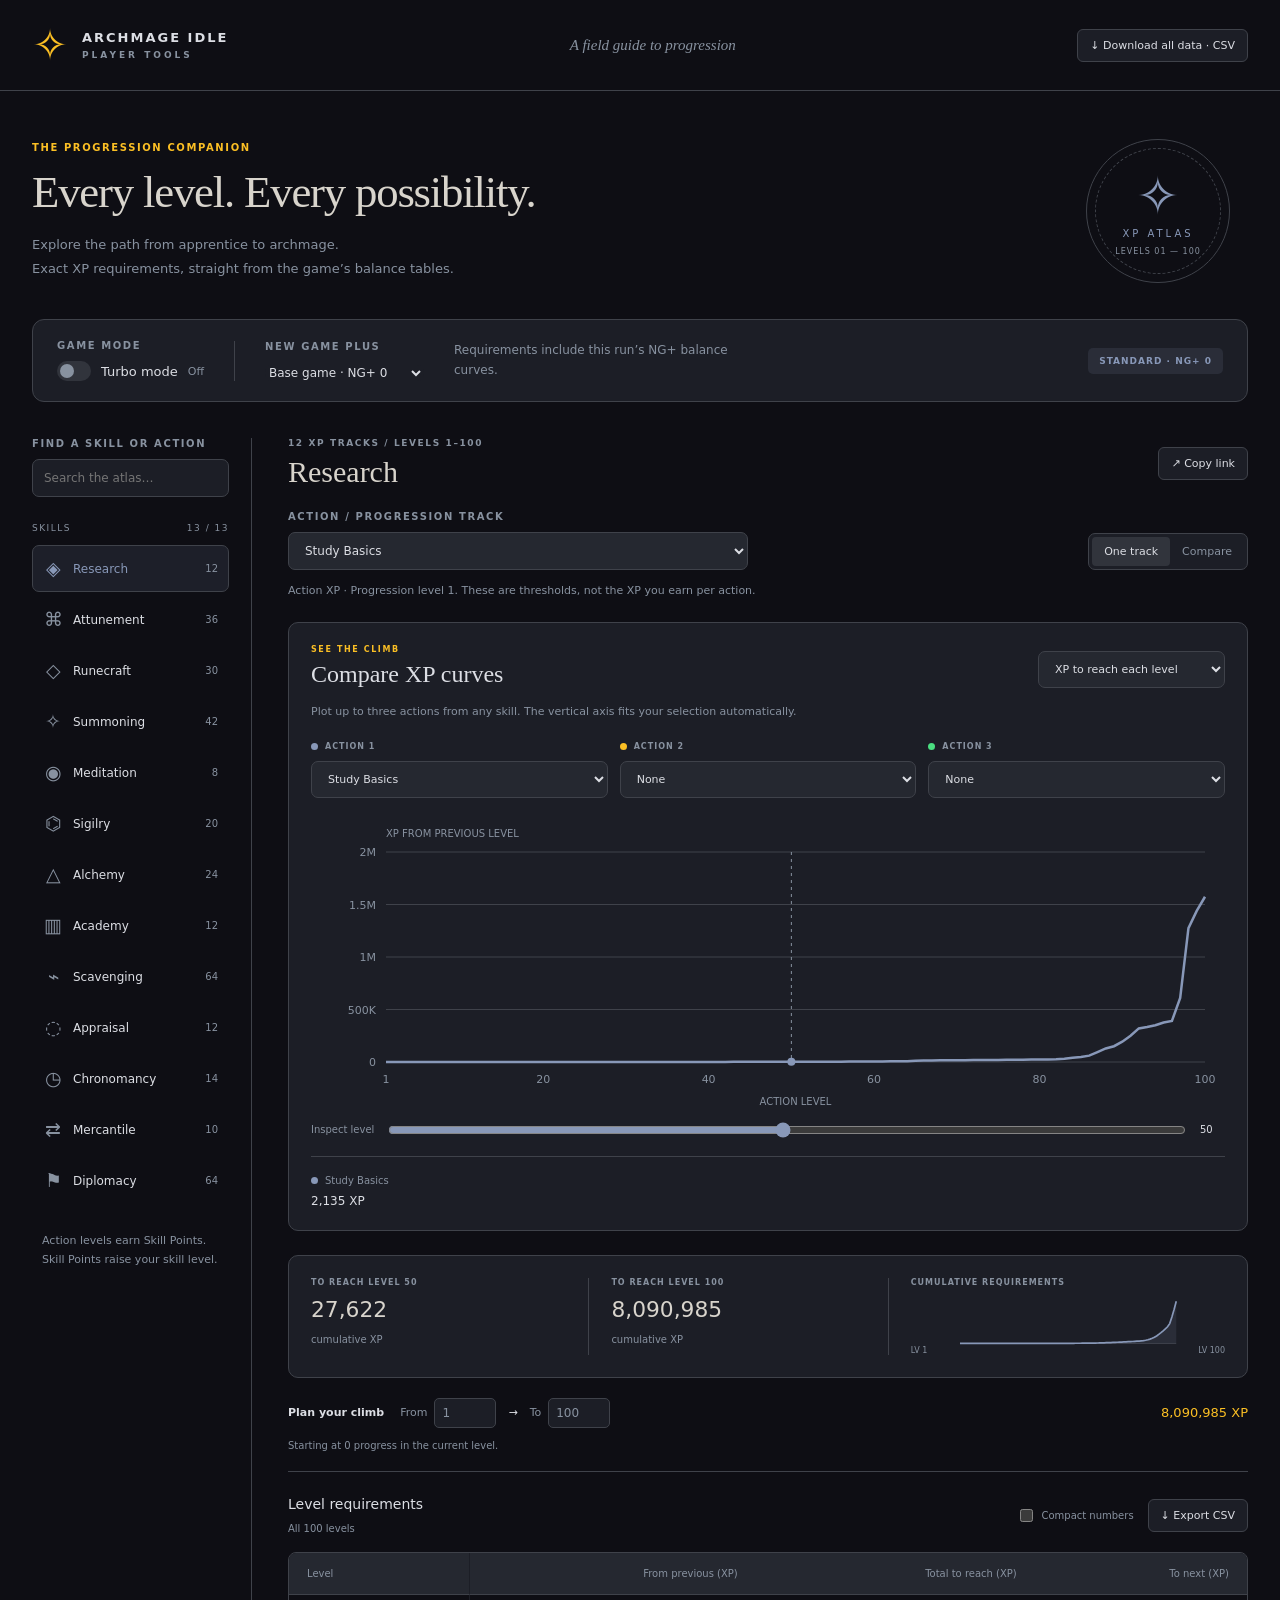
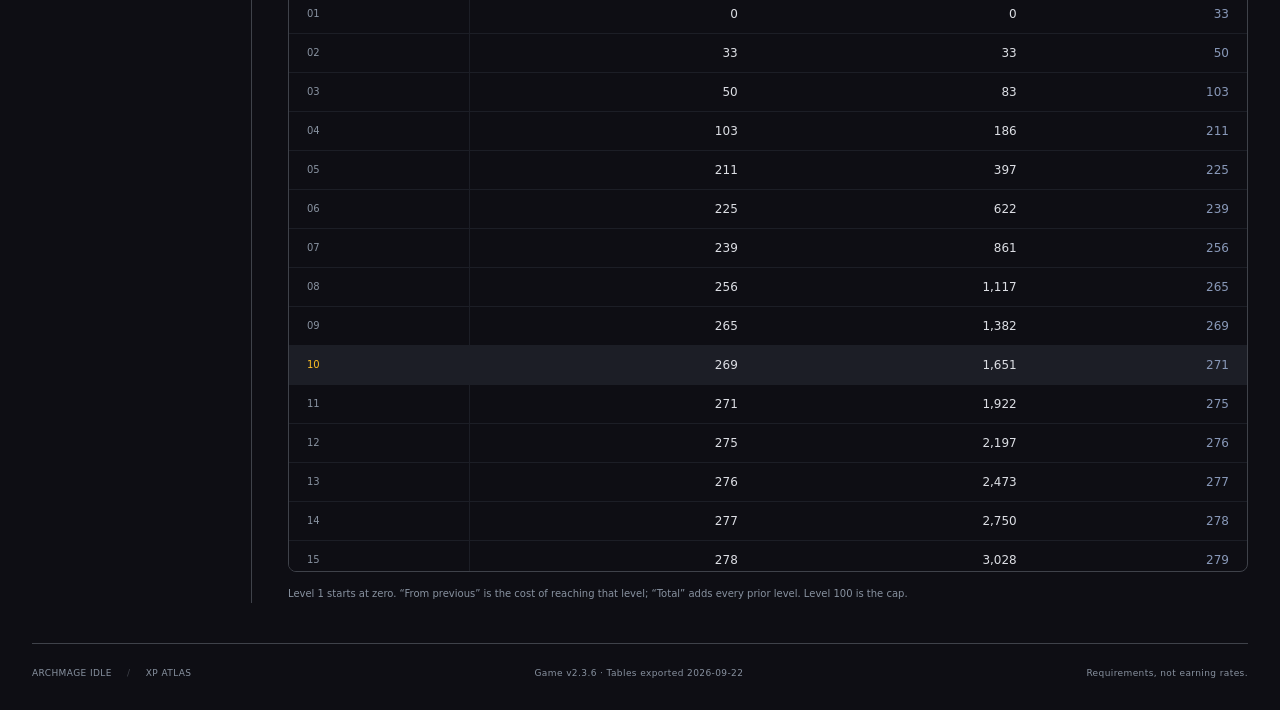
==== archmageidleviewer/index.html @ 76b0ce7c "Add unlinked Archmage Idle XP viewer with curve comparison and CSV export" ====
<!doctype html>
<html lang="en">
<head>
  <meta charset="UTF-8">
  <meta name="viewport" content="width=device-width, initial-scale=1">
  <meta name="description" content="Explore Archmage Idle XP and Skill Point requirements for levels 1–100. Compare actions in Standard or Turbo mode and New Game Plus 0–6.">
  <title>XP Atlas · Archmage Idle</title>
  <link rel="stylesheet" href="./theme.css">
  <script type="module" crossorigin src="./assets/index-CcstDyIO.js"></script>
  <link rel="stylesheet" crossorigin href="./assets/index-qvop9Dak.css">
</head>
<body>
  <header class="masthead"><a class="brand" href="./"><span class="brand-mark" aria-hidden="true">✧</span><span>ARCHMAGE IDLE<small>PLAYER TOOLS</small></span></a><span class="header-note">A field guide to progression</span><button id="download-all" class="quiet">↓ Download all data · CSV</button></header>
  <div class="page">
    <section class="intro"><div><p class="eyebrow">THE PROGRESSION COMPANION</p><h1>Every level.<br class="mobile-break"> Every possibility.</h1><p>Explore the path from apprentice to archmage.<br>Exact XP requirements, straight from the game’s balance tables.</p></div><div class="atlas-stamp" aria-hidden="true">✧<span>XP ATLAS</span><small>LEVELS 01 — 100</small></div></section>
    <section class="settings" aria-label="Game settings"><div><span class="control-label">GAME MODE</span><label class="switch-label"><input id="turbo" type="checkbox" role="switch"><span class="switch" aria-hidden="true"></span><strong>Turbo mode</strong><span id="mode-label">Off</span></label></div><div><label class="control-label" for="ng-plus">NEW GAME PLUS</label><select id="ng-plus"><option value="0">Base game · NG+ 0</option><option value="1">New Game Plus 1</option><option value="2">New Game Plus 2</option><option value="3">New Game Plus 3</option><option value="4">New Game Plus 4</option><option value="5">New Game Plus 5</option><option value="6">New Game Plus 6</option></select></div><p id="scenario-note">Browse requirements for your next run.</p><span class="scenario-badge" id="scenario-badge">STANDARD / NG+ 0</span></section>
    <div id="loading" role="status">Opening the atlas…</div>
    <div class="workspace" id="workspace" hidden>
      <aside><label for="search" class="control-label">FIND A SKILL OR ACTION</label><input id="search" type="search" placeholder="Search the atlas…"><div class="sidebar-title"><span>SKILLS</span><span id="skill-count"></span></div><nav id="skills" aria-label="Skills"></nav><p class="sidebar-note">Action levels earn Skill Points.<br>Skill Points raise your skill level.</p></aside>
      <main id="main">
        <div class="section-heading"><div><p class="eyebrow" id="skill-caption"></p><h2 id="skill-title"></h2></div><button id="share" class="quiet">↗ Copy link</button></div>
        <div class="track-controls"><div><label class="control-label" for="track">ACTION / PROGRESSION TRACK</label><select id="track"></select></div><div class="segmented" role="group" aria-label="Table view"><button id="detail-view" aria-pressed="true">One track</button><button id="compare-view" aria-pressed="false">Compare</button></div></div>
        <p id="track-note" class="track-note"></p>
        <section class="xp-chart" aria-labelledby="chart-heading">
          <div class="chart-heading"><div><p class="eyebrow">SEE THE CLIMB</p><h3 id="chart-heading">Compare XP curves</h3></div><label><span class="sr-only">Chart metric</span><select id="chart-metric"><option value="previous">XP to reach each level</option><option value="total">Cumulative XP</option></select></label></div>
          <p class="chart-description">Plot up to three actions from any skill. The vertical axis fits your selection automatically.</p>
          <div class="chart-selectors"><label><span class="control-label"><i class="series-dot series-0"></i>ACTION 1</span><select id="chart-action-0" aria-label="Chart action 1"></select></label><label><span class="control-label"><i class="series-dot series-1"></i>ACTION 2</span><select id="chart-action-1" aria-label="Chart action 2"></select></label><label><span class="control-label"><i class="series-dot series-2"></i>ACTION 3</span><select id="chart-action-2" aria-label="Chart action 3"></select></label></div>
          <div class="chart-plot"><svg id="xp-chart-svg" viewBox="0 0 800 290" role="img" aria-label="XP requirements by action level"></svg></div>
          <div class="chart-inspector"><label for="chart-level">Inspect level</label><input id="chart-level" type="range" min="1" max="100" value="50"><output id="chart-level-label" for="chart-level">50</output></div>
          <div id="chart-values" class="chart-values" aria-live="polite"></div>
        </section>
        <div id="track-content">
          <section class="summary" aria-label="Progression summary"><div><span class="control-label">TO REACH LEVEL 50</span><strong id="total-50"></strong><small id="unit-50"></small></div><div><span class="control-label">TO REACH LEVEL 100</span><strong id="total-100"></strong><small id="unit-100"></small></div><div class="curve-card"><span class="control-label">CUMULATIVE REQUIREMENTS</span><svg id="curve" viewBox="0 0 260 58" role="img" aria-label="Cumulative requirements from level 1 to 100"></svg><div class="curve-labels"><span>LV 1</span><span>LV 100</span></div></div></section>
          <section class="planner" aria-label="Level range calculator"><span>Plan your climb</span><label>From <input id="from-level" type="number" min="1" max="100" value="1"></label><span aria-hidden="true">→</span><label>To <input id="to-level" type="number" min="1" max="100" value="100"></label><strong id="range-total" aria-live="polite"></strong><small>Starting at 0 progress in the current level.</small></section>
          <div class="table-toolbar"><div><h3 id="table-title">Level requirements</h3><span id="row-label">All 100 levels</span></div><label id="metric-control" hidden><span class="sr-only">Comparison metric</span><select id="metric"><option value="total">Total to reach level</option><option value="previous">From previous level</option><option value="next">To next level</option></select></label><label class="compact-option"><input id="compact" type="checkbox"> Compact numbers</label><button id="export" class="quiet">↓ Export CSV</button></div>
          <div class="table-scroll" tabindex="0" role="region" aria-label="XP requirements table"><table><caption class="sr-only" id="table-caption"></caption><thead id="table-head"></thead><tbody id="table-body"></tbody></table></div>
          <p class="table-footnote">Level 1 starts at zero. “From previous” is the cost of reaching that level; “Total” adds every prior level. Level 100 is the cap.</p>
        </div>
        <section id="no-xp" class="empty-state" hidden><span aria-hidden="true">✧</span><h3>No separate XP track</h3><p>This action does not earn its own action XP. Use the skill’s other tracks to explore its progression.</p></section>
      </main>
    </div>
    <footer><span>ARCHMAGE IDLE <span class="footer-divider">/</span> XP ATLAS</span><span id="version"></span><span>Requirements, not earning rates.</span></footer>
  </div>
  <div id="toast" role="status" hidden></div>
</body>
</html>
---- archmageidleviewer/theme.css ----
:root{--page:#0e0e14;--surface:#1c1e26;--raised:#252830;--hover:#31343c;--line:#3f424a;--text:#dcdee4;--muted:#8892a0;--heading:#d8d4cc;--accent:#8898b8;--accentSoft:#8898b820;--gold:#fbbf24;--green:#4ade80}
---- archmageidleviewer/assets/index-qvop9Dak.css ----
*{box-sizing:border-box}[hidden]{display:none!important}:root{font-family:Inter,ui-sans-serif,system-ui,-apple-system,BlinkMacSystemFont,Segoe UI,sans-serif;color:var(--text);background:var(--page);font-synthesis:none;color-scheme:dark}body{margin:0}a{color:inherit;text-decoration:none}button,input,select{font:inherit;color:inherit}button,a,input,select{touch-action:manipulation}button,select{cursor:pointer}button:focus-visible,a:focus-visible,input:focus-visible,select:focus-visible,.table-scroll:focus-visible{outline:2px solid var(--gold);outline-offset:4px}button{border:0}.masthead{height:91px;border-bottom:1px solid var(--line);padding:0 max(32px,calc((100vw - 1376px)/2));display:flex;align-items:center;justify-content:space-between;gap:24px}.brand{display:flex;align-items:center;gap:12px;font-weight:700;letter-spacing:2px;font-size:13px}.brand small{display:block;font-size:9px;color:var(--muted);letter-spacing:3px;margin-top:5px}.brand-mark{font-family:Georgia,serif;font-size:43px;color:var(--gold)}.header-note{font-family:Georgia,serif;font-style:italic;color:var(--muted);font-size:15px}.masthead>a:last-child{font-size:12px}.masthead>a:last-child span{font-size:9px;color:var(--muted);border:1px solid var(--line);padding:3px 5px;border-radius:4px;margin-left:8px}.page{max-width:1376px;padding:0 32px;margin:auto}.intro{display:flex;justify-content:space-between;align-items:center;padding:48px 0 36px}.eyebrow,.control-label{font-size:10px;font-weight:650;letter-spacing:1.6px;color:var(--muted)}.eyebrow{color:var(--gold);margin:0 0 14px}.intro h1{font:400 clamp(30px,3.5vw,46px)/1.15 Georgia,serif;letter-spacing:-1.2px;margin:0 0 15px;color:var(--heading)}.intro p:not(.eyebrow){color:var(--muted);font-size:13px;line-height:1.8;margin:0}.mobile-break{display:none}.atlas-stamp{width:144px;height:144px;border:1px solid var(--line);border-radius:50%;display:flex;flex-direction:column;align-items:center;justify-content:center;font:52px Georgia,serif;color:var(--accent);position:relative;margin-right:18px}.atlas-stamp:before{content:"";position:absolute;top:8px;right:8px;bottom:8px;left:8px;border:1px dashed var(--line);border-radius:50%}.atlas-stamp span{font:10px system-ui;letter-spacing:3px;margin-top:2px}.atlas-stamp small{font:8px system-ui;letter-spacing:1px;color:var(--muted);margin-top:8px}.settings{background:var(--surface);border:1px solid var(--line);border-radius:12px;display:flex;align-items:center;gap:30px;padding:20px 24px}.control-label{display:block;margin-bottom:10px}.settings>div+div{padding-left:30px;border-left:1px solid var(--line)}.switch-label{position:relative;display:flex;align-items:center;gap:10px;font-size:13px;cursor:pointer}.switch-label strong{font-weight:500}.switch-label>input{position:absolute;z-index:1;cursor:pointer;margin:0;opacity:0;width:38px;height:22px}.switch{width:34px;height:20px;background:var(--hover);border-radius:20px;padding:3px;display:inline-flex;align-items:center;transition:background .15s}.switch:before{content:"";width:14px;height:14px;border-radius:50%;background:var(--muted);transition:transform .15s}.switch-label input:checked+.switch{background:var(--accent)}.switch-label input:checked+.switch:before{background:var(--page);transform:translate(14px)}.switch-label input:focus-visible+.switch{outline:2px solid var(--gold);outline-offset:4px}#mode-label{font-size:11px;color:var(--muted)}select{background:var(--raised);border:1px solid var(--line);border-radius:7px;padding:10px 30px 10px 12px;font-size:12px;max-width:100%}.settings select{padding:0 20px 0 0;border:0;background:var(--surface)}#scenario-note{font-size:12px;line-height:1.65;color:var(--muted);max-width:310px;margin:0}.scenario-badge{margin-left:auto;white-space:nowrap;color:var(--accent);background:var(--accentSoft);padding:8px 11px;border-radius:5px;font-size:9px;letter-spacing:1px;font-weight:700}.workspace{display:grid;grid-template-columns:220px minmax(0,1fr);gap:36px;margin-top:36px}aside{padding-right:22px;border-right:1px solid var(--line)}input[type=search]{width:100%;padding:11px;background:var(--surface);border:1px solid var(--line);border-radius:7px;font-size:12px}.sidebar-title{display:flex;justify-content:space-between;color:var(--muted);font-size:9px;letter-spacing:1.5px;margin:26px 0 12px}nav{display:flex;flex-direction:column;gap:4px}.skill-button{background:transparent;border:1px solid transparent;display:flex;align-items:center;text-align:left;gap:10px;padding:11px 10px;border-radius:7px;font-size:12px;width:100%;min-height:42px}.skill-button .skill-glyph{color:var(--muted);width:20px;font:19px Georgia,serif;text-align:center}.skill-button span:last-child{margin-left:auto;font-size:10px;color:var(--muted)}.skill-button:hover{background:var(--surface)}.skill-button[aria-current=true]{background:var(--accentSoft);border-color:var(--line);color:var(--accent)}.skill-button[aria-current=true] .skill-glyph{color:var(--accent)}.sidebar-note{font-size:11px;line-height:1.7;color:var(--muted);margin:28px 10px}.section-heading{display:flex;align-items:center;justify-content:space-between;margin-bottom:22px}.section-heading .eyebrow{font-size:9px;color:var(--muted);margin-bottom:7px}h2{font:400 30px Georgia,serif;margin:0;color:var(--heading)}.quiet{background:var(--surface);border:1px solid var(--line);border-radius:6px;padding:9px 12px;font-size:11px;white-space:nowrap}.quiet:hover{background:var(--hover)}.track-controls{display:flex;align-items:flex-end;justify-content:space-between;gap:16px}.track-controls>div:first-child{min-width:0;flex:1;max-width:460px}#track{width:100%}.segmented{display:flex;flex-shrink:0;border:1px solid var(--line);padding:3px;border-radius:7px;background:var(--surface)}.segmented button{padding:8px 12px;font-size:11px;background:transparent;color:var(--muted);border-radius:4px}.segmented button[aria-pressed=true]{background:var(--hover);color:var(--text)}.track-note{font-size:11px;color:var(--muted);line-height:1.7;min-height:20px;margin:12px 0 20px}.summary{display:grid;grid-template-columns:1fr 1fr 1.2fr;border:1px solid var(--line);border-radius:10px;background:var(--surface);padding:22px 0}.summary>div{padding:0 22px;min-width:0}.summary>div+div{border-left:1px solid var(--line)}.summary strong{font-variant-numeric:tabular-nums;display:block;font-size:clamp(16px,1.7vw,25px);font-weight:500;color:var(--heading);margin:8px 0 6px;overflow-wrap:anywhere}.summary small{color:var(--muted);font-size:10px}.summary .control-label{font-size:8px;letter-spacing:1px}.curve-card svg{display:block;width:100%;height:49px}.curve-labels{display:flex;justify-content:space-between;color:var(--muted);font-size:8px}.planner{display:flex;flex-wrap:wrap;align-items:center;gap:12px;padding:20px 0;border-bottom:1px solid var(--line);font-size:11px}.planner>span:first-child{font-weight:600;margin-right:4px}.planner label{display:flex;align-items:center;gap:7px;color:var(--muted)}input[type=number]{width:62px;background:var(--surface);border:1px solid var(--line);border-radius:5px;padding:7px;font-size:12px}.planner strong{margin-left:auto;font-size:13px;color:var(--gold);font-weight:500}.planner small{flex-basis:100%;color:var(--muted);font-size:10px}.table-toolbar{display:flex;align-items:center;gap:14px;padding:24px 0 16px}.table-toolbar>div:first-child{margin-right:auto}h3{font-weight:500;font-size:14px;margin:0 0 5px}#row-label{font-size:10px;color:var(--muted)}.compact-option{display:flex;align-items:center;gap:5px;font-size:10px;color:var(--muted)}input[type=checkbox]{accent-color:var(--accent)}#metric{font-size:10px;max-width:155px}.table-scroll{max-height:620px;overflow:auto;border:1px solid var(--line);border-radius:8px;scrollbar-color:var(--hover) var(--surface)}table{width:100%;border-collapse:separate;border-spacing:0;font-size:12px;font-variant-numeric:tabular-nums;text-align:right;white-space:nowrap}th{position:sticky;top:0;z-index:2;background:var(--raised);color:var(--muted);font-size:10px;font-weight:500;padding:15px 18px;border-bottom:1px solid var(--line)}td{padding:12px 18px;border-bottom:1px solid var(--surface)}th:first-child,td:first-child{text-align:left;position:sticky;left:0;background:var(--page);border-right:1px solid var(--surface)}th:first-child{background:var(--raised);z-index:3}td:first-child{color:var(--muted);font-size:10px}td:last-child{color:var(--accent)}tr.milestone td{background:var(--surface)}tr.milestone td:first-child{color:var(--gold)}tbody tr:hover td{background:var(--raised)}.level-badge{font-size:8px;color:var(--gold);margin-left:9px}.table-footnote{font-size:10px;line-height:1.8;color:var(--muted);margin:13px 0 0}.empty-state{text-align:center;padding:70px 20px;border:1px solid var(--line);border-radius:10px;color:var(--muted)}.empty-state>span{font-size:42px;color:var(--accent)}.empty-state h3{color:var(--heading);margin-top:15px}.empty-state p{font-size:12px;line-height:1.7;max-width:380px;margin:12px auto}footer{border-top:1px solid var(--line);margin-top:40px;padding:24px 0 32px;display:flex;gap:20px;justify-content:space-between;font-size:9px;color:var(--muted);letter-spacing:.4px}.footer-divider{padding:0 12px;color:var(--line)}#loading{padding:60px;color:var(--muted);text-align:center}#toast{position:fixed;bottom:24px;left:50%;transform:translate(-50%);background:var(--raised);border:1px solid var(--line);padding:14px 22px;border-radius:8px;font-size:12px;z-index:5}.sr-only{position:absolute;width:1px;height:1px;padding:0;margin:-1px;overflow:hidden;clip:rect(0,0,0,0);white-space:nowrap;border:0}@media(min-width:1600px){.page{max-width:1450px}}@media(max-width:1050px){.settings{gap:20px}#scenario-note{display:none}.workspace{grid-template-columns:190px minmax(0,1fr);gap:22px}.summary>div{padding:0 15px}.table-toolbar{flex-wrap:wrap}.table-toolbar>div:first-child{flex:1}.summary strong{font-size:18px}.curve-card{display:none}.summary{grid-template-columns:1fr 1fr}}@media(max-width:720px){.masthead{height:74px;padding:0 20px}.header-note{display:none}.page{padding:0 18px}.intro{padding:32px 0 26px}.intro h1{font-size:33px}.intro p:not(.eyebrow){font-size:12px}.atlas-stamp{display:none}.eyebrow{font-size:8px}.settings{padding:17px;flex-wrap:wrap;gap:18px}.settings>div+div{padding-left:18px}.settings .control-label{font-size:8px}.scenario-badge{width:100%;text-align:center;margin:0}.workspace{display:block;margin-top:26px}aside{padding:0 0 20px;border-right:0;border-bottom:1px solid var(--line);margin-bottom:24px}.sidebar-title{margin-top:17px}nav{flex-direction:row;overflow-x:auto;padding-bottom:5px}.skill-button{width:auto;flex-shrink:0;font-size:11px}.skill-button .skill-glyph,.sidebar-note{display:none}.section-heading{margin-bottom:20px}h2{font-size:28px}.track-controls{flex-wrap:wrap}.track-controls>div:first-child{flex-basis:100%;max-width:none}.segmented{margin-left:auto}.summary{padding:18px 0}.summary strong{font-size:18px}.summary .control-label{font-size:8px;letter-spacing:.5px}.planner{gap:8px}.planner>span:first-child{width:100%;margin-bottom:4px}.planner strong{font-size:12px}.table-toolbar{gap:10px}.table-toolbar>div:first-child{min-width:150px}.compact-option{margin-left:auto}th,td{padding:12px;font-size:11px}th{font-size:9px}.level-badge{display:none}footer{flex-direction:column;gap:10px;margin-top:28px}.table-scroll{max-height:550px}.mobile-break{display:block}}@media(prefers-reduced-motion:reduce){*{transition:none!important;scroll-behavior:auto!important}}.xp-chart{margin:20px 0 24px;padding:22px;border:1px solid var(--line);border-radius:10px;background:var(--surface)}.chart-heading{display:flex;justify-content:space-between;align-items:center;gap:15px}.chart-heading .eyebrow{font-size:8px;margin-bottom:7px}.chart-heading h3{font:24px Georgia,serif}.chart-heading select{font-size:11px}.chart-description{font-size:11px;line-height:1.7;color:var(--muted);margin:10px 0 20px}.chart-selectors{display:grid;grid-template-columns:repeat(3,minmax(0,1fr));gap:12px}.chart-selectors select{width:100%;font-size:11px}.chart-selectors .control-label{font-size:8px;letter-spacing:1px}.series-dot{display:inline-block;width:7px;height:7px;vertical-align:middle;border-radius:50%;margin-right:7px}.series-0{background:var(--accent)}.series-1{background:var(--gold)}.series-2{background:var(--green)}.chart-plot{margin-top:24px}#xp-chart-svg{display:block;width:100%;height:auto;touch-action:pan-y}.chart-inspector{display:flex;align-items:center;gap:12px;margin-top:8px;font-size:10px;color:var(--muted)}.chart-inspector input{flex:1;min-width:0;accent-color:var(--accent)}.chart-inspector output{min-width:25px;color:var(--text);font-variant-numeric:tabular-nums}.chart-values{display:grid;grid-template-columns:repeat(3,minmax(0,1fr));gap:12px;margin-top:16px;padding-top:16px;border-top:1px solid var(--line)}.chart-values span{font-size:10px;color:var(--muted);display:block;line-height:1.6}.chart-values strong{display:block;font-size:12px;font-weight:500;margin-top:5px;overflow-wrap:anywhere}#download-all:disabled{cursor:progress;color:var(--muted)}@media(max-width:720px){.xp-chart{padding:16px}.chart-heading{align-items:flex-start;flex-direction:column;gap:8px}.chart-selectors{grid-template-columns:1fr;gap:12px}.chart-selectors label{display:flex;align-items:center;gap:8px}.chart-selectors .control-label{margin:0;min-width:65px}.chart-plot{margin-left:-13px;margin-right:-4px}.chart-values{grid-template-columns:1fr}.chart-values>div{display:flex;align-items:center;justify-content:space-between;gap:10px}.chart-values strong{margin:0;white-space:nowrap}.masthead #download-all{font-size:9px;padding:9px}.brand{font-size:10px;letter-spacing:1px}.brand small{font-size:8px}}
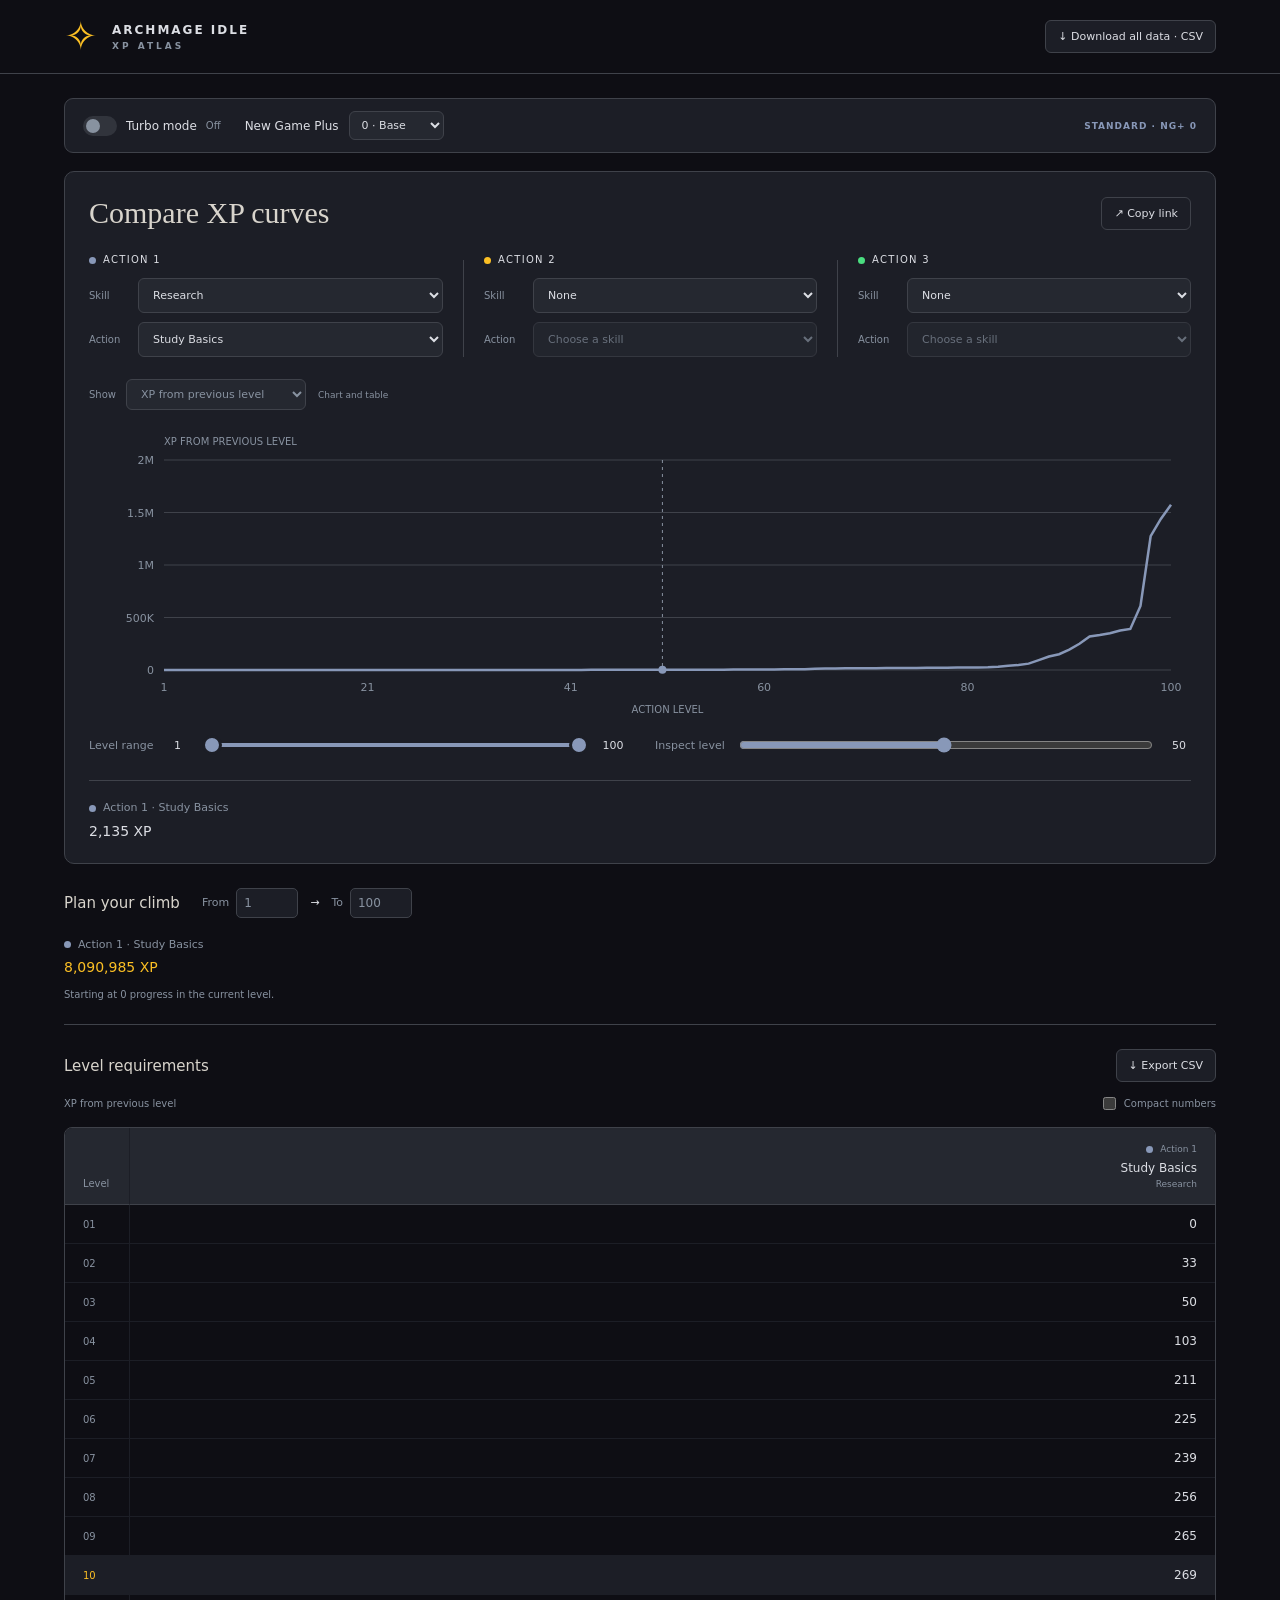
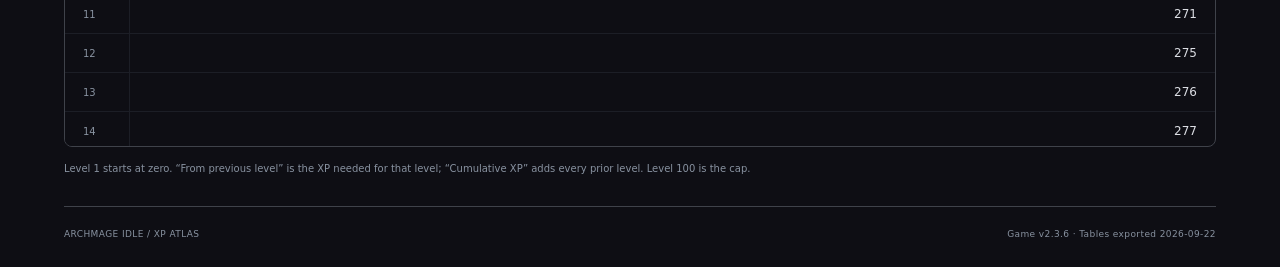
==== commit 85ef2b1e: "Focus XP viewer on three-action curves with level range controls" ====
--- a/archmageidleviewer/index.html
+++ b/archmageidleviewer/index.html
@@ -3,43 +3,53 @@
 <head>
   <meta charset="UTF-8">
   <meta name="viewport" content="width=device-width, initial-scale=1">
-  <meta name="description" content="Explore Archmage Idle XP and Skill Point requirements for levels 1–100. Compare actions in Standard or Turbo mode and New Game Plus 0–6.">
+  <meta name="description" content="Compare Archmage Idle XP curves for levels 1–100, Standard and Turbo modes, and New Game Plus 0–6.">
   <title>XP Atlas · Archmage Idle</title>
   <link rel="stylesheet" href="./theme.css">
-  <script type="module" crossorigin src="./assets/index-CcstDyIO.js"></script>
-  <link rel="stylesheet" crossorigin href="./assets/index-qvop9Dak.css">
+  <script type="module" crossorigin src="./assets/index-CShe_1Y4.js"></script>
+  <link rel="stylesheet" crossorigin href="./assets/index-D3Yxhnn-.css">
 </head>
 <body>
-  <header class="masthead"><a class="brand" href="./"><span class="brand-mark" aria-hidden="true">✧</span><span>ARCHMAGE IDLE<small>PLAYER TOOLS</small></span></a><span class="header-note">A field guide to progression</span><button id="download-all" class="quiet">↓ Download all data · CSV</button></header>
+  <header class="masthead">
+    <a class="brand" href="./"><span class="brand-mark" aria-hidden="true">✧</span><span>ARCHMAGE IDLE<small>XP ATLAS</small></span></a>
+    <button id="download-all" class="quiet" disabled>↓ Download all data · CSV</button>
+  </header>
   <div class="page">
-    <section class="intro"><div><p class="eyebrow">THE PROGRESSION COMPANION</p><h1>Every level.<br class="mobile-break"> Every possibility.</h1><p>Explore the path from apprentice to archmage.<br>Exact XP requirements, straight from the game’s balance tables.</p></div><div class="atlas-stamp" aria-hidden="true">✧<span>XP ATLAS</span><small>LEVELS 01 — 100</small></div></section>
-    <section class="settings" aria-label="Game settings"><div><span class="control-label">GAME MODE</span><label class="switch-label"><input id="turbo" type="checkbox" role="switch"><span class="switch" aria-hidden="true"></span><strong>Turbo mode</strong><span id="mode-label">Off</span></label></div><div><label class="control-label" for="ng-plus">NEW GAME PLUS</label><select id="ng-plus"><option value="0">Base game · NG+ 0</option><option value="1">New Game Plus 1</option><option value="2">New Game Plus 2</option><option value="3">New Game Plus 3</option><option value="4">New Game Plus 4</option><option value="5">New Game Plus 5</option><option value="6">New Game Plus 6</option></select></div><p id="scenario-note">Browse requirements for your next run.</p><span class="scenario-badge" id="scenario-badge">STANDARD / NG+ 0</span></section>
+    <section class="settings" aria-label="Game settings">
+      <label class="switch-label"><input id="turbo" type="checkbox" role="switch"><span class="switch" aria-hidden="true"></span><strong>Turbo mode</strong><span id="mode-label">Off</span></label>
+      <label class="ng-label" for="ng-plus">New Game Plus <select id="ng-plus"><option value="0">0 · Base</option><option value="1">NG+ 1</option><option value="2">NG+ 2</option><option value="3">NG+ 3</option><option value="4">NG+ 4</option><option value="5">NG+ 5</option><option value="6">NG+ 6</option></select></label>
+      <span class="scenario-badge" id="scenario-badge">STANDARD · NG+ 0</span>
+    </section>
     <div id="loading" role="status">Opening the atlas…</div>
-    <div class="workspace" id="workspace" hidden>
-      <aside><label for="search" class="control-label">FIND A SKILL OR ACTION</label><input id="search" type="search" placeholder="Search the atlas…"><div class="sidebar-title"><span>SKILLS</span><span id="skill-count"></span></div><nav id="skills" aria-label="Skills"></nav><p class="sidebar-note">Action levels earn Skill Points.<br>Skill Points raise your skill level.</p></aside>
-      <main id="main">
-        <div class="section-heading"><div><p class="eyebrow" id="skill-caption"></p><h2 id="skill-title"></h2></div><button id="share" class="quiet">↗ Copy link</button></div>
-        <div class="track-controls"><div><label class="control-label" for="track">ACTION / PROGRESSION TRACK</label><select id="track"></select></div><div class="segmented" role="group" aria-label="Table view"><button id="detail-view" aria-pressed="true">One track</button><button id="compare-view" aria-pressed="false">Compare</button></div></div>
-        <p id="track-note" class="track-note"></p>
-        <section class="xp-chart" aria-labelledby="chart-heading">
-          <div class="chart-heading"><div><p class="eyebrow">SEE THE CLIMB</p><h3 id="chart-heading">Compare XP curves</h3></div><label><span class="sr-only">Chart metric</span><select id="chart-metric"><option value="previous">XP to reach each level</option><option value="total">Cumulative XP</option></select></label></div>
-          <p class="chart-description">Plot up to three actions from any skill. The vertical axis fits your selection automatically.</p>
-          <div class="chart-selectors"><label><span class="control-label"><i class="series-dot series-0"></i>ACTION 1</span><select id="chart-action-0" aria-label="Chart action 1"></select></label><label><span class="control-label"><i class="series-dot series-1"></i>ACTION 2</span><select id="chart-action-1" aria-label="Chart action 2"></select></label><label><span class="control-label"><i class="series-dot series-2"></i>ACTION 3</span><select id="chart-action-2" aria-label="Chart action 3"></select></label></div>
-          <div class="chart-plot"><svg id="xp-chart-svg" viewBox="0 0 800 290" role="img" aria-label="XP requirements by action level"></svg></div>
+    <main id="workspace" hidden>
+      <section class="xp-chart" aria-labelledby="chart-heading">
+        <div class="chart-heading"><h1 id="chart-heading">Compare XP curves</h1><button id="share" class="quiet">↗ Copy link</button></div>
+        <div class="chart-selectors">
+          <fieldset><legend><i class="series-dot series-0"></i>Action 1</legend><label for="chart-skill-0">Skill</label><select id="chart-skill-0" aria-label="Action 1 skill"></select><label for="chart-action-0">Action</label><select id="chart-action-0" aria-label="Action 1 action"></select></fieldset>
+          <fieldset><legend><i class="series-dot series-1"></i>Action 2</legend><label for="chart-skill-1">Skill</label><select id="chart-skill-1" aria-label="Action 2 skill"></select><label for="chart-action-1">Action</label><select id="chart-action-1" aria-label="Action 2 action"></select></fieldset>
+          <fieldset><legend><i class="series-dot series-2"></i>Action 3</legend><label for="chart-skill-2">Skill</label><select id="chart-skill-2" aria-label="Action 3 skill"></select><label for="chart-action-2">Action</label><select id="chart-action-2" aria-label="Action 3 action"></select></fieldset>
+        </div>
+        <div class="chart-options"><label for="chart-metric">Show <select id="chart-metric"><option value="previous">XP from previous level</option><option value="total">Cumulative XP</option></select></label><span>Chart and table</span></div>
+        <div class="chart-plot"><svg id="xp-chart-svg" viewBox="0 0 800 290" role="img" aria-label="XP requirements by action level"></svg></div>
+        <div class="axis-controls">
+          <div class="axis-range" role="group" aria-label="Chart level range"><span>Level range</span><output id="min-level-label" for="min-level">1</output><div class="dual-range"><div class="range-track"></div><div id="range-selection" class="range-selection"></div><input id="min-level" type="range" min="1" max="100" value="1" aria-label="Minimum action level"><input id="max-level" type="range" min="1" max="100" value="100" aria-label="Maximum action level"></div><output id="max-level-label" for="max-level">100</output></div>
           <div class="chart-inspector"><label for="chart-level">Inspect level</label><input id="chart-level" type="range" min="1" max="100" value="50"><output id="chart-level-label" for="chart-level">50</output></div>
-          <div id="chart-values" class="chart-values" aria-live="polite"></div>
-        </section>
-        <div id="track-content">
-          <section class="summary" aria-label="Progression summary"><div><span class="control-label">TO REACH LEVEL 50</span><strong id="total-50"></strong><small id="unit-50"></small></div><div><span class="control-label">TO REACH LEVEL 100</span><strong id="total-100"></strong><small id="unit-100"></small></div><div class="curve-card"><span class="control-label">CUMULATIVE REQUIREMENTS</span><svg id="curve" viewBox="0 0 260 58" role="img" aria-label="Cumulative requirements from level 1 to 100"></svg><div class="curve-labels"><span>LV 1</span><span>LV 100</span></div></div></section>
-          <section class="planner" aria-label="Level range calculator"><span>Plan your climb</span><label>From <input id="from-level" type="number" min="1" max="100" value="1"></label><span aria-hidden="true">→</span><label>To <input id="to-level" type="number" min="1" max="100" value="100"></label><strong id="range-total" aria-live="polite"></strong><small>Starting at 0 progress in the current level.</small></section>
-          <div class="table-toolbar"><div><h3 id="table-title">Level requirements</h3><span id="row-label">All 100 levels</span></div><label id="metric-control" hidden><span class="sr-only">Comparison metric</span><select id="metric"><option value="total">Total to reach level</option><option value="previous">From previous level</option><option value="next">To next level</option></select></label><label class="compact-option"><input id="compact" type="checkbox"> Compact numbers</label><button id="export" class="quiet">↓ Export CSV</button></div>
-          <div class="table-scroll" tabindex="0" role="region" aria-label="XP requirements table"><table><caption class="sr-only" id="table-caption"></caption><thead id="table-head"></thead><tbody id="table-body"></tbody></table></div>
-          <p class="table-footnote">Level 1 starts at zero. “From previous” is the cost of reaching that level; “Total” adds every prior level. Level 100 is the cap.</p>
         </div>
-        <section id="no-xp" class="empty-state" hidden><span aria-hidden="true">✧</span><h3>No separate XP track</h3><p>This action does not earn its own action XP. Use the skill’s other tracks to explore its progression.</p></section>
-      </main>
-    </div>
-    <footer><span>ARCHMAGE IDLE <span class="footer-divider">/</span> XP ATLAS</span><span id="version"></span><span>Requirements, not earning rates.</span></footer>
+        <div id="chart-values" class="chart-values" aria-live="polite"></div>
+      </section>
+      <section class="planner" aria-labelledby="planner-heading">
+        <div class="planner-controls"><h2 id="planner-heading">Plan your climb</h2><label>From <input id="from-level" type="number" min="1" max="100" value="1"></label><span aria-hidden="true">→</span><label>To <input id="to-level" type="number" min="1" max="100" value="100"></label></div>
+        <div id="range-totals" class="action-totals" aria-live="polite"></div>
+        <p class="helper-note">Starting at 0 progress in the current level.</p>
+      </section>
+      <section class="requirements" aria-labelledby="table-title">
+        <div class="table-toolbar"><h2 id="table-title">Level requirements</h2><button id="export" class="quiet">↓ Export CSV</button></div>
+        <div class="table-options"><span id="table-metric-label">XP from previous level</span><label class="compact-option"><input id="compact" type="checkbox"> Compact numbers</label></div>
+        <div class="table-scroll" tabindex="0" role="region" aria-label="XP requirements table"><table><caption class="sr-only" id="table-caption"></caption><thead id="table-head"></thead><tbody id="table-body"></tbody></table></div>
+        <p class="table-footnote">Level 1 starts at zero. “From previous level” is the XP needed for that level; “Cumulative XP” adds every prior level. Level 100 is the cap.</p>
+      </section>
+    </main>
+    <footer><span>ARCHMAGE IDLE / XP ATLAS</span><span id="version"></span></footer>
   </div>
   <div id="toast" role="status" hidden></div>
 </body>
--- a/archmageidleviewer/assets/index-D3Yxhnn-.css
+++ b/archmageidleviewer/assets/index-D3Yxhnn-.css
@@ -0,0 +1 @@
+*{box-sizing:border-box}[hidden]{display:none!important}:root{font-family:Inter,ui-sans-serif,system-ui,-apple-system,BlinkMacSystemFont,Segoe UI,sans-serif;color:var(--text);background:var(--page);font-synthesis:none;color-scheme:dark}body{margin:0}a{color:inherit;text-decoration:none}button,input,select{font:inherit;color:inherit}button,a,input,select{touch-action:manipulation}button,select{cursor:pointer}button:focus-visible,a:focus-visible,input:focus-visible,select:focus-visible,.table-scroll:focus-visible{outline:2px solid var(--gold);outline-offset:4px}button{border:0}.masthead{height:74px;border-bottom:1px solid var(--line);padding:0 max(24px,calc((100vw - 1152px)/2));display:flex;align-items:center;justify-content:space-between;gap:16px}.brand{display:flex;align-items:center;gap:12px;font-weight:700;letter-spacing:2px;font-size:12px}.brand small{display:block;font-size:9px;color:var(--muted);letter-spacing:3px;margin-top:4px}.brand-mark{font-family:Georgia,serif;font-size:40px;color:var(--gold)}.page{max-width:1200px;padding:0 24px;margin:auto}.settings{background:var(--surface);border:1px solid var(--line);border-radius:9px;display:flex;align-items:center;gap:24px;padding:12px 18px;margin:24px 0 18px}.switch-label{position:relative;display:flex;align-items:center;gap:9px;font-size:12px;cursor:pointer;white-space:nowrap}.switch-label strong{font-weight:500}.switch-label>input{position:absolute;z-index:1;cursor:pointer;margin:0;opacity:0;width:34px;height:20px}.switch{width:34px;height:20px;background:var(--hover);border-radius:20px;padding:3px;display:inline-flex;align-items:center;transition:background .15s}.switch:before{content:"";width:14px;height:14px;border-radius:50%;background:var(--muted);transition:transform .15s}.switch-label input:checked+.switch{background:var(--accent)}.switch-label input:checked+.switch:before{background:var(--page);transform:translate(14px)}.switch-label input:focus-visible+.switch{outline:2px solid var(--gold);outline-offset:4px}#mode-label{font-size:10px;color:var(--muted)}select{background:var(--raised);border:1px solid var(--line);border-radius:6px;padding:9px 24px 9px 10px;font-size:12px;max-width:100%}select:disabled{color:var(--muted);cursor:default}.ng-label{display:flex;align-items:center;gap:10px;font-size:12px;white-space:nowrap}.settings select{padding:6px 20px 6px 8px;font-size:11px}.scenario-badge{margin-left:auto;white-space:nowrap;color:var(--accent);font-size:9px;letter-spacing:1px;font-weight:600}.quiet{background:var(--surface);border:1px solid var(--line);border-radius:6px;padding:9px 12px;font-size:11px;white-space:nowrap;flex-shrink:0}.quiet:hover{background:var(--hover)}.quiet:disabled{cursor:progress;color:var(--muted)}h1{font:400 30px Georgia,serif;margin:0;color:var(--heading)}h2{font-size:15px;font-weight:500;margin:0;color:var(--heading)}.xp-chart{padding:24px;border:1px solid var(--line);border-radius:10px;background:var(--surface)}.chart-heading{display:flex;justify-content:space-between;align-items:center;gap:15px;margin-bottom:24px}.chart-selectors{display:grid;grid-template-columns:repeat(3,minmax(0,1fr));gap:20px}.chart-selectors fieldset{display:grid;grid-template-columns:40px minmax(0,1fr);gap:9px;align-items:center;border:0;padding:0;margin:0;min-width:0}.chart-selectors fieldset+fieldset{border-left:1px solid var(--line);padding-left:20px}.chart-selectors legend{padding:0;margin-bottom:13px;font-size:10px;letter-spacing:1.3px;text-transform:uppercase}.chart-selectors label{font-size:10px;color:var(--muted)}.chart-selectors select{width:100%;min-width:0;font-size:11px}.series-dot{display:inline-block;width:7px;height:7px;vertical-align:middle;border-radius:50%;margin-right:7px}.series-0{background:var(--accent)}.series-1{background:var(--gold)}.series-2{background:var(--green)}.chart-options{display:flex;align-items:center;gap:12px;margin-top:22px;font-size:10px;color:var(--muted)}.chart-options label{display:flex;align-items:center;gap:10px}.chart-options select{font-size:11px;padding-top:7px;padding-bottom:7px}.chart-options>span{font-size:9px}.chart-plot{margin-top:20px}#xp-chart-svg{display:block;width:100%;height:auto;touch-action:pan-y}.axis-controls{display:grid;grid-template-columns:1fr 1fr;gap:30px;margin-top:10px}.axis-range,.chart-inspector{display:flex;align-items:center;gap:12px;font-size:11px;color:var(--muted);min-width:0}.axis-range>span,.chart-inspector>label{white-space:nowrap}.axis-controls output{min-width:24px;color:var(--text);font-variant-numeric:tabular-nums;text-align:center;font-size:11px}.chart-inspector input{flex:1;min-width:0;accent-color:var(--accent)}.dual-range{position:relative;flex:1;min-width:80px;height:30px;margin:0 10px}.range-track,.range-selection{position:absolute;height:4px;top:13px;left:0;right:0;border-radius:4px;background:var(--line)}.range-selection{background:var(--accent)}.dual-range input{position:absolute;top:0;left:-10px;width:calc(100% + 20px);height:30px;margin:0;-moz-appearance:none;appearance:none;-webkit-appearance:none;background:transparent;pointer-events:none;border:0}.dual-range input::-webkit-slider-runnable-track{height:4px;background:transparent}.dual-range input::-moz-range-track{height:4px;background:transparent}.dual-range input::-webkit-slider-thumb{-moz-appearance:none;appearance:none;-webkit-appearance:none;pointer-events:auto;width:20px;height:20px;margin-top:-8px;border-radius:50%;background:var(--accent);border:3px solid var(--surface);cursor:ew-resize}.dual-range input::-moz-range-thumb{pointer-events:auto;width:14px;height:14px;border-radius:50%;background:var(--accent);border:3px solid var(--surface);cursor:ew-resize}.dual-range input:focus-visible{outline:none}.dual-range input:focus-visible::-webkit-slider-thumb{outline:2px solid var(--gold);outline-offset:2px}.dual-range input:focus-visible::-moz-range-thumb{outline:2px solid var(--gold);outline-offset:2px}.chart-values,.action-totals{display:grid;grid-template-columns:repeat(3,minmax(0,1fr));gap:20px}.chart-values{margin-top:20px;padding-top:18px;border-top:1px solid var(--line)}.chart-values span,.action-totals span{font-size:11px;color:var(--muted);display:block;line-height:1.6}.chart-values strong,.action-totals strong{display:block;font-size:14px;font-weight:500;margin-top:6px;overflow-wrap:anywhere;font-variant-numeric:tabular-nums}.planner{padding:24px 0;border-bottom:1px solid var(--line)}.planner-controls{display:flex;flex-wrap:wrap;align-items:center;gap:12px;font-size:11px;margin-bottom:18px}.planner-controls h2{margin-right:10px}.planner label{display:flex;align-items:center;gap:7px;color:var(--muted)}input[type=number]{width:62px;background:var(--surface);border:1px solid var(--line);border-radius:5px;padding:7px;font-size:12px}.action-totals strong{color:var(--gold)}.helper-note{color:var(--muted);font-size:10px;margin:14px 0 0}.table-toolbar{display:flex;align-items:center;justify-content:space-between;gap:12px;padding:24px 0 12px}.table-options{display:flex;align-items:center;justify-content:space-between;gap:10px;font-size:10px;color:var(--muted);margin-bottom:14px}.compact-option{display:flex;align-items:center;gap:5px;font-size:10px;color:var(--muted);white-space:nowrap}input[type=checkbox]{accent-color:var(--accent)}.table-scroll{max-height:620px;overflow:auto;border:1px solid var(--line);border-radius:8px;scrollbar-color:var(--hover) var(--surface)}table{width:100%;border-collapse:separate;border-spacing:0;font-size:12px;font-variant-numeric:tabular-nums;text-align:right}thead th{position:sticky;top:0;z-index:2;background:var(--raised);color:var(--muted);font-size:10px;font-weight:500;padding:15px 18px;border-bottom:1px solid var(--line);min-width:140px;vertical-align:bottom}thead th strong{display:block;color:var(--text);font-weight:500;font-size:12px;margin:7px 0 4px}thead th small{display:block;font-size:9px;color:var(--muted)}.column-slot{font-size:9px;white-space:nowrap}td,tbody th{padding:12px 18px;border-bottom:1px solid var(--surface);white-space:nowrap;font-weight:400}thead th:first-child,tbody th{min-width:55px;text-align:left;position:sticky;left:0;background:var(--page);border-right:1px solid var(--surface);font-size:10px;color:var(--muted);width:65px}thead th:first-child{background:var(--raised);z-index:3}tbody th{z-index:1}tr.milestone td,tr.milestone th{background:var(--surface)}tr.milestone th{color:var(--gold)}tbody tr:hover td,tbody tr:hover th{background:var(--raised)}.table-footnote{font-size:10px;line-height:1.8;color:var(--muted);margin:13px 0 0}footer{border-top:1px solid var(--line);margin-top:28px;padding:22px 0 28px;display:flex;gap:20px;justify-content:space-between;font-size:9px;color:var(--muted);letter-spacing:.4px}#loading{padding:60px;color:var(--muted);text-align:center}#toast{position:fixed;bottom:24px;left:50%;transform:translate(-50%);background:var(--raised);border:1px solid var(--line);padding:14px 22px;border-radius:8px;font-size:12px;z-index:5;max-width:90%;width:-moz-max-content;width:max-content}.sr-only{position:absolute;width:1px;height:1px;padding:0;margin:-1px;overflow:hidden;clip:rect(0,0,0,0);white-space:nowrap;border:0}@media(max-width:850px){.chart-selectors{gap:14px}.chart-selectors fieldset{grid-template-columns:1fr;gap:7px}.chart-selectors fieldset+fieldset{padding-left:14px}.chart-selectors label{font-size:9px}.chart-selectors legend{margin-bottom:10px}.axis-controls{gap:20px}.scenario-badge{display:none}}@media(max-width:600px){.masthead{height:64px;padding:0 16px}.brand{font-size:10px;letter-spacing:1px;gap:7px}.brand small{font-size:8px;letter-spacing:2px}.brand-mark{font-size:32px}.masthead .quiet{font-size:9px;padding:9px}.page{padding:0 14px}.settings{margin:16px 0 14px;padding:10px 12px;gap:12px;flex-wrap:wrap}.switch-label{font-size:11px;gap:6px}.ng-label{font-size:10px;gap:6px;margin-left:auto}.settings select{font-size:10px;max-width:108px}#mode-label{display:none}.xp-chart{padding:16px}h1{font-size:24px}h2{font-size:14px}.chart-heading{gap:10px;margin-bottom:20px}.chart-heading .quiet{font-size:10px;padding:8px 9px}.chart-selectors{grid-template-columns:1fr;gap:14px}.chart-selectors fieldset{grid-template-columns:34px minmax(0,1fr);gap:7px}.chart-selectors fieldset+fieldset{border-left:0;padding-left:0;padding-top:3px}.chart-selectors legend{font-size:9px;margin-bottom:8px}.chart-selectors select{padding-top:8px;padding-bottom:8px}.chart-options{margin-top:18px;gap:9px}.chart-options label{gap:7px}.chart-options select{font-size:10px}.chart-options>span{font-size:8px}.chart-plot{margin-left:-14px;margin-right:-4px}.axis-controls{grid-template-columns:1fr;gap:12px}.axis-range,.chart-inspector{font-size:10px;gap:9px}.axis-range>span,.chart-inspector>label{width:65px}.chart-values,.action-totals{grid-template-columns:1fr;gap:12px}.chart-values>div,.action-totals>div{display:flex;align-items:center;justify-content:space-between;gap:12px}.chart-values span,.action-totals span{font-size:10px}.chart-values strong,.action-totals strong{font-size:12px;margin:0;white-space:nowrap}.planner-controls{gap:8px}.planner-controls h2{margin-right:auto}input[type=number]{width:53px}.table-toolbar{padding-top:22px;flex-wrap:nowrap}.table-toolbar .quiet{font-size:10px}.table-options,.compact-option{font-size:9px}thead th{min-width:96px;padding:10px}td,tbody th{padding:12px;font-size:11px}thead th strong{font-size:11px}.table-scroll{max-height:550px}footer{flex-direction:column;gap:10px}}@media(prefers-reduced-motion:reduce){*{transition:none!important;scroll-behavior:auto!important}}
